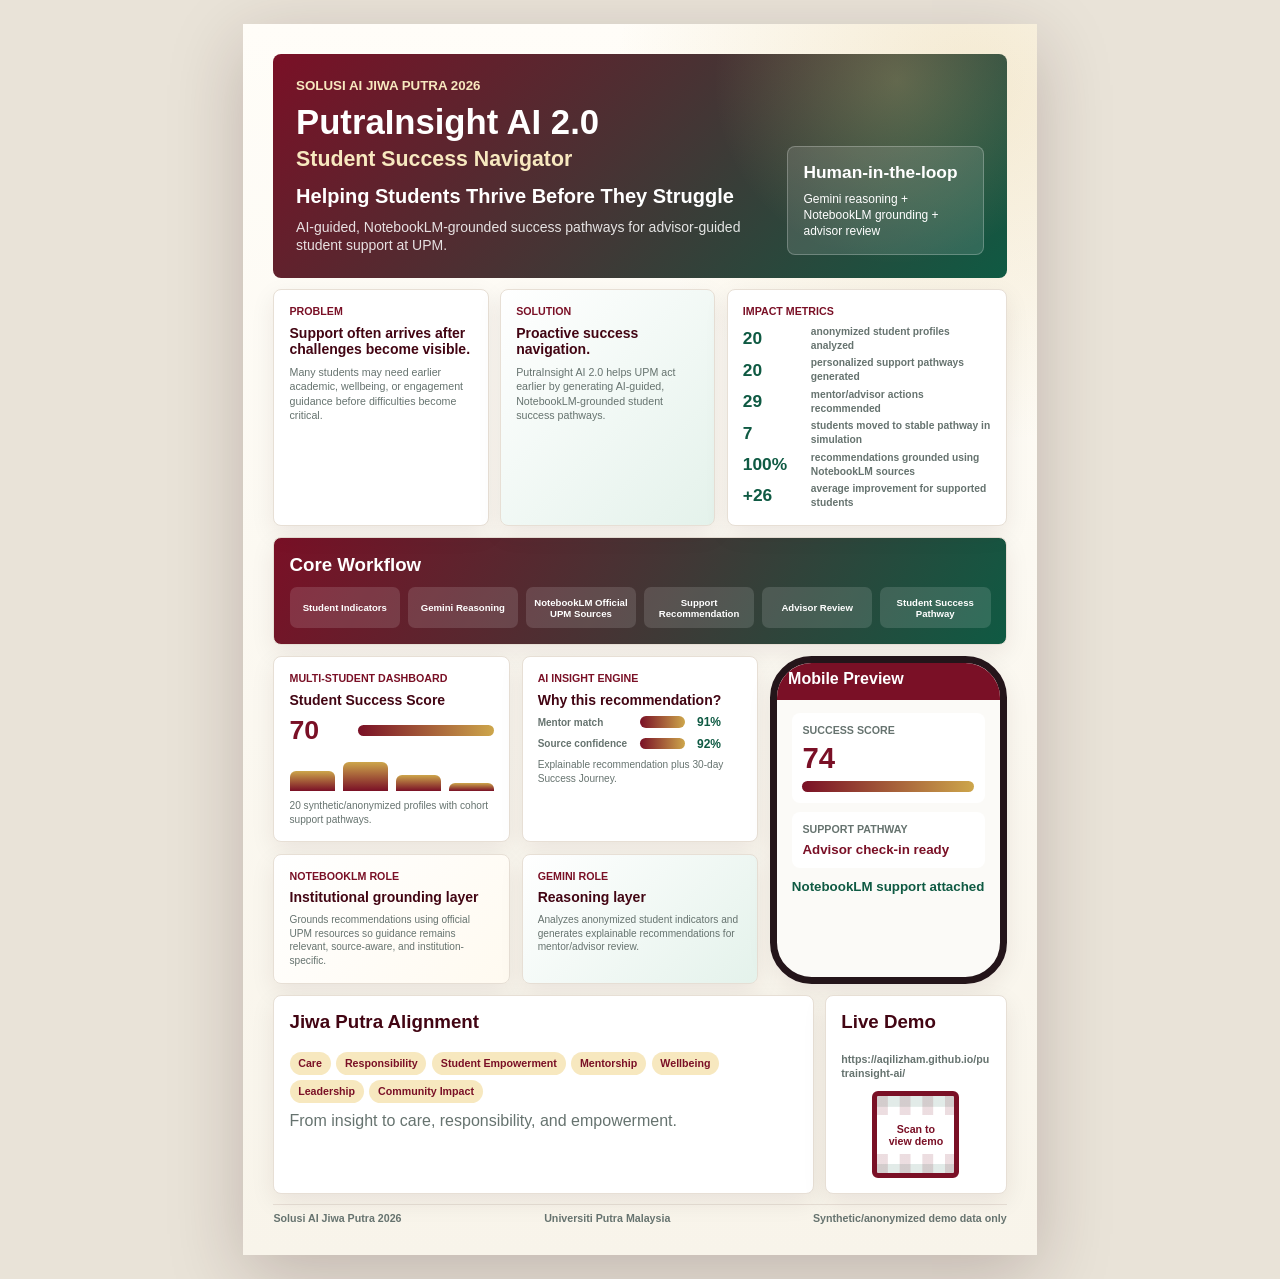
==== poster/poster.html @ abe7eee3 "Add final demo polish and A4 competition poster" ====
<!doctype html>
<html lang="en">
  <head>
    <meta charset="utf-8">
    <meta name="viewport" content="width=device-width, initial-scale=1">
    <title>PutraInsight AI 2.0 A4 Poster</title>
    <link rel="stylesheet" href="poster.css">
  </head>
  <body>
    <main class="poster-page">
      <section class="poster-hero">
        <div>
          <p class="poster-label">Solusi AI Jiwa Putra 2026</p>
          <h1>PutraInsight AI 2.0</h1>
          <h2>Student Success Navigator</h2>
          <p class="tagline">Helping Students Thrive Before They Struggle</p>
          <p class="value-prop">AI-guided, NotebookLM-grounded success pathways for advisor-guided student support at UPM.</p>
        </div>
        <div class="hero-badge">
          <strong>Human-in-the-loop</strong>
          <span>Gemini reasoning + NotebookLM grounding + advisor review</span>
        </div>
      </section>

      <section class="story-grid">
        <article class="story-card problem">
          <span>Problem</span>
          <h3>Support often arrives after challenges become visible.</h3>
          <p>Many students may need earlier academic, wellbeing, or engagement guidance before difficulties become critical.</p>
        </article>
        <article class="story-card solution">
          <span>Solution</span>
          <h3>Proactive success navigation.</h3>
          <p>PutraInsight AI 2.0 helps UPM act earlier by generating AI-guided, NotebookLM-grounded student success pathways.</p>
        </article>
        <article class="metrics-card">
          <span>Impact Metrics</span>
          <div class="metric-list">
            <b>20</b><p>anonymized student profiles analyzed</p>
            <b>20</b><p>personalized support pathways generated</p>
            <b>29</b><p>mentor/advisor actions recommended</p>
            <b>7</b><p>students moved to stable pathway in simulation</p>
            <b>100%</b><p>recommendations grounded using NotebookLM sources</p>
            <b>+26</b><p>average improvement for supported students</p>
          </div>
        </article>
      </section>

      <section class="workflow-band">
        <h3>Core Workflow</h3>
        <div class="workflow-steps">
          <span>Student Indicators</span>
          <span>Gemini Reasoning</span>
          <span>NotebookLM Official UPM Sources</span>
          <span>Support Recommendation</span>
          <span>Advisor Review</span>
          <span>Student Success Pathway</span>
        </div>
      </section>

      <section class="visual-grid">
        <article class="mock-card dashboard-mock">
          <span>Multi-student dashboard</span>
          <strong>Student Success Score</strong>
          <div class="score-row"><b>70</b><i></i></div>
          <div class="mini-bars"><em></em><em></em><em></em><em></em></div>
          <p>20 synthetic/anonymized profiles with cohort support pathways.</p>
        </article>
        <article class="mock-card insight-mock">
          <span>AI Insight Engine</span>
          <strong>Why this recommendation?</strong>
          <div class="factor"><small>Mentor match</small><i style="width:91%"></i><b>91%</b></div>
          <div class="factor"><small>Source confidence</small><i style="width:92%"></i><b>92%</b></div>
          <p>Explainable recommendation plus 30-day Success Journey.</p>
        </article>
        <article class="mock-card notebook-mock">
          <span>NotebookLM Role</span>
          <strong>Institutional grounding layer</strong>
          <p>Grounds recommendations using official UPM resources so guidance remains relevant, source-aware, and institution-specific.</p>
        </article>
        <article class="mock-card gemini-mock">
          <span>Gemini Role</span>
          <strong>Reasoning layer</strong>
          <p>Analyzes anonymized student indicators and generates explainable recommendations for mentor/advisor review.</p>
        </article>
        <article class="phone-mock">
          <div class="phone-top">Mobile Preview</div>
          <div class="phone-panel"><span>Success Score</span><strong>74</strong><i></i></div>
          <div class="phone-panel"><span>Support Pathway</span><b>Advisor check-in ready</b></div>
          <small>NotebookLM support attached</small>
        </article>
      </section>

      <section class="bottom-grid">
        <article class="jiwa-card">
          <h3>Jiwa Putra Alignment</h3>
          <div class="jiwa-values">
            <span>Care</span>
            <span>Responsibility</span>
            <span>Student Empowerment</span>
            <span>Mentorship</span>
            <span>Wellbeing</span>
            <span>Leadership</span>
            <span>Community Impact</span>
          </div>
          <p>From insight to care, responsibility, and empowerment.</p>
        </article>
        <article class="qr-card">
          <h3>Live Demo</h3>
          <p>https://aqilizham.github.io/putrainsight-ai/</p>
          <div class="qr-placeholder" aria-label="QR placeholder">
            <span>Scan to view demo</span>
          </div>
        </article>
      </section>

      <footer>
        <span>Solusi AI Jiwa Putra 2026</span>
        <span>Universiti Putra Malaysia</span>
        <span>Synthetic/anonymized demo data only</span>
      </footer>
    </main>
  </body>
</html>
---- poster/poster.css ----
:root {
  --maroon: #7a1026;
  --maroon-dark: #420513;
  --gold: #cda64b;
  --gold-soft: #f7e8bf;
  --green: #0f5a43;
  --green-soft: #e4f2eb;
  --ink: #17201d;
  --muted: #66736f;
  --line: #e7dfd5;
  --paper: #ffffff;
  --soft: #f7f4ee;
}

* {
  box-sizing: border-box;
}

html,
body {
  margin: 0;
  min-height: 100%;
}

body {
  display: grid;
  place-items: start center;
  padding: 24px;
  color: var(--ink);
  background: #e9e3d8;
  font-family: "Segoe UI", Arial, sans-serif;
}

.poster-page {
  width: 210mm;
  min-height: 297mm;
  padding: 8mm;
  background:
    radial-gradient(circle at 92% 5%, rgba(205, 166, 75, 0.22), transparent 26%),
    linear-gradient(180deg, #fffdf8, #f8f4ea);
  box-shadow: 0 20px 70px rgba(48, 18, 23, 0.22);
}

h1,
h2,
h3,
p {
  margin-top: 0;
}

p {
  color: var(--muted);
  line-height: 1.35;
}

.poster-hero {
  display: grid;
  grid-template-columns: 1fr 52mm;
  gap: 7mm;
  align-items: end;
  padding: 6mm;
  border-radius: 8px;
  color: white;
  background:
    radial-gradient(circle at 85% 12%, rgba(247, 217, 137, 0.25), transparent 28%),
    linear-gradient(135deg, var(--maroon), var(--green));
}

.poster-label {
  margin-bottom: 3mm;
  color: var(--gold-soft);
  font-size: 10pt;
  font-weight: 900;
  letter-spacing: 0;
  text-transform: uppercase;
}

h1 {
  margin-bottom: 2mm;
  color: white;
  font-size: 26pt;
  line-height: 0.95;
}

h2 {
  margin-bottom: 3mm;
  color: var(--gold-soft);
  font-size: 16pt;
}

.tagline {
  margin-bottom: 2mm;
  color: white;
  font-size: 15pt;
  font-weight: 900;
}

.value-prop {
  margin-bottom: 0;
  color: rgba(255, 255, 255, 0.86);
  font-size: 10.5pt;
}

.hero-badge {
  padding: 4mm;
  border: 1px solid rgba(255, 255, 255, 0.24);
  border-radius: 8px;
  background: rgba(255, 255, 255, 0.12);
}

.hero-badge strong,
.hero-badge span {
  display: block;
  color: white;
}

.hero-badge strong {
  margin-bottom: 2mm;
  font-size: 13pt;
}

.hero-badge span {
  font-size: 9pt;
  line-height: 1.35;
}

.story-grid,
.visual-grid,
.bottom-grid {
  display: grid;
  gap: 3mm;
  margin-top: 3mm;
}

.story-grid {
  grid-template-columns: 1fr 1fr 1.3fr;
}

.story-card,
.metrics-card,
.workflow-band,
.mock-card,
.phone-mock,
.jiwa-card,
.qr-card {
  padding: 4mm;
  border: 1px solid var(--line);
  border-radius: 8px;
  background: var(--paper);
  box-shadow: 0 8px 24px rgba(48, 18, 23, 0.08);
}

.story-card span,
.metrics-card > span,
.mock-card > span {
  display: block;
  margin-bottom: 2mm;
  color: var(--maroon);
  font-size: 8pt;
  font-weight: 900;
  text-transform: uppercase;
}

.story-card h3,
.workflow-band h3,
.mock-card strong,
.jiwa-card h3,
.qr-card h3 {
  color: var(--maroon-dark);
}

.story-card h3 {
  margin-bottom: 2mm;
  font-size: 10.5pt;
  line-height: 1.15;
}

.story-card p {
  margin-bottom: 0;
  font-size: 8pt;
}

.solution {
  background: linear-gradient(135deg, white, var(--green-soft));
}

.metric-list {
  display: grid;
  grid-template-columns: 16mm 1fr;
  gap: 1mm 2mm;
  align-items: center;
}

.metric-list b {
  color: var(--green);
  font-size: 13pt;
  line-height: 1;
}

.metric-list p {
  margin: 0;
  font-size: 7.7pt;
  font-weight: 700;
}

.workflow-band {
  margin-top: 3mm;
  background: linear-gradient(120deg, var(--maroon), var(--green));
}

.workflow-band h3 {
  margin-bottom: 3mm;
  color: white;
}

.workflow-steps {
  display: grid;
  grid-template-columns: repeat(6, 1fr);
  gap: 2mm;
}

.workflow-steps span {
  display: grid;
  place-items: center;
  min-height: 11mm;
  padding: 2mm;
  border-radius: 7px;
  color: white;
  background: rgba(255, 255, 255, 0.13);
  font-size: 7.2pt;
  font-weight: 900;
  text-align: center;
}

.visual-grid {
  grid-template-columns: 1fr 1fr 1fr;
  grid-auto-flow: dense;
}

.mock-card {
  min-height: 31mm;
}

.mock-card strong {
  display: block;
  margin-bottom: 2mm;
  font-size: 10.5pt;
}

.mock-card p {
  margin-bottom: 0;
  font-size: 7.6pt;
}

.score-row {
  display: grid;
  grid-template-columns: 15mm 1fr;
  gap: 3mm;
  align-items: center;
  margin-bottom: 2mm;
}

.score-row b {
  color: var(--maroon);
  font-size: 20pt;
}

.score-row i,
.factor i,
.phone-panel i {
  display: block;
  height: 3mm;
  border-radius: 999px;
  background: linear-gradient(90deg, var(--maroon), var(--gold));
}

.mini-bars {
  display: grid;
  grid-template-columns: repeat(4, 1fr);
  align-items: end;
  gap: 2mm;
  height: 10mm;
  margin-bottom: 2mm;
}

.mini-bars em {
  display: block;
  border-radius: 6px 6px 0 0;
  background: linear-gradient(180deg, var(--gold), var(--maroon));
}

.mini-bars em:nth-child(1) { height: 55%; }
.mini-bars em:nth-child(2) { height: 78%; }
.mini-bars em:nth-child(3) { height: 44%; }
.mini-bars em:nth-child(4) { height: 22%; }

.factor {
  display: grid;
  grid-template-columns: 25mm 1fr 12mm;
  gap: 2mm;
  align-items: center;
  margin-bottom: 2mm;
}

.factor small {
  color: var(--muted);
  font-size: 7.5pt;
  font-weight: 900;
}

.factor b {
  color: var(--green);
  font-size: 9pt;
}

.notebook-mock {
  background: linear-gradient(135deg, white, #fffaf0);
}

.gemini-mock {
  background: linear-gradient(135deg, white, var(--green-soft));
}

.phone-mock {
  grid-column: 3;
  grid-row: 1 / 3;
  border: 2mm solid #24151a;
  border-radius: 11mm;
  overflow: hidden;
  background: #fbfaf7;
}

.phone-top {
  margin: -5mm -5mm 3.5mm;
  padding: 3mm 4mm;
  color: white;
  background: var(--maroon);
  font-weight: 900;
}

.phone-panel {
  margin-bottom: 2.5mm;
  padding: 2.8mm;
  border-radius: 8px;
  background: white;
}

.phone-panel span,
.phone-panel b,
.phone-panel strong {
  display: block;
}

.phone-panel span {
  color: var(--muted);
  font-size: 8pt;
  font-weight: 900;
  text-transform: uppercase;
}

.phone-panel strong {
  margin: 1.5mm 0;
  color: var(--maroon);
  font-size: 22pt;
}

.phone-panel b {
  margin-top: 2mm;
  color: var(--maroon);
  font-size: 10pt;
}

.phone-mock small {
  color: var(--green);
  font-weight: 900;
}

.bottom-grid {
  grid-template-columns: 1fr 48mm;
}

.jiwa-values {
  display: flex;
  flex-wrap: wrap;
  gap: 1.5mm;
  margin-bottom: 2mm;
}

.jiwa-values span {
  padding: 1.4mm 2.3mm;
  border-radius: 999px;
  color: var(--maroon);
  background: var(--gold-soft);
  font-size: 8pt;
  font-weight: 900;
}

.qr-card p {
  font-size: 8pt;
  font-weight: 800;
  overflow-wrap: anywhere;
}

.qr-placeholder {
  display: grid;
  place-items: center;
  width: 23mm;
  height: 23mm;
  margin: 2mm auto 0;
  border: 1.5mm solid var(--maroon);
  border-radius: 6px;
  background:
    linear-gradient(90deg, rgba(122, 16, 38, 0.14) 50%, transparent 0) 0 0 / 6mm 6mm,
    linear-gradient(rgba(15, 90, 67, 0.12) 50%, transparent 0) 0 0 / 6mm 6mm,
    white;
}

.qr-placeholder span {
  padding: 2mm;
  color: var(--maroon);
  background: white;
  font-size: 8pt;
  font-weight: 900;
  text-align: center;
}

footer {
  display: flex;
  justify-content: space-between;
  gap: 5mm;
  margin-top: 2.5mm;
  padding-top: 2mm;
  border-top: 1px solid var(--line);
  color: var(--muted);
  font-size: 8pt;
  font-weight: 900;
}

@page {
  size: A4 portrait;
  margin: 0;
}

@media print {
  body {
    padding: 0;
    background: white;
  }

  .poster-page {
    width: 210mm;
    min-height: 297mm;
    box-shadow: none;
    print-color-adjust: exact;
    -webkit-print-color-adjust: exact;
  }
}
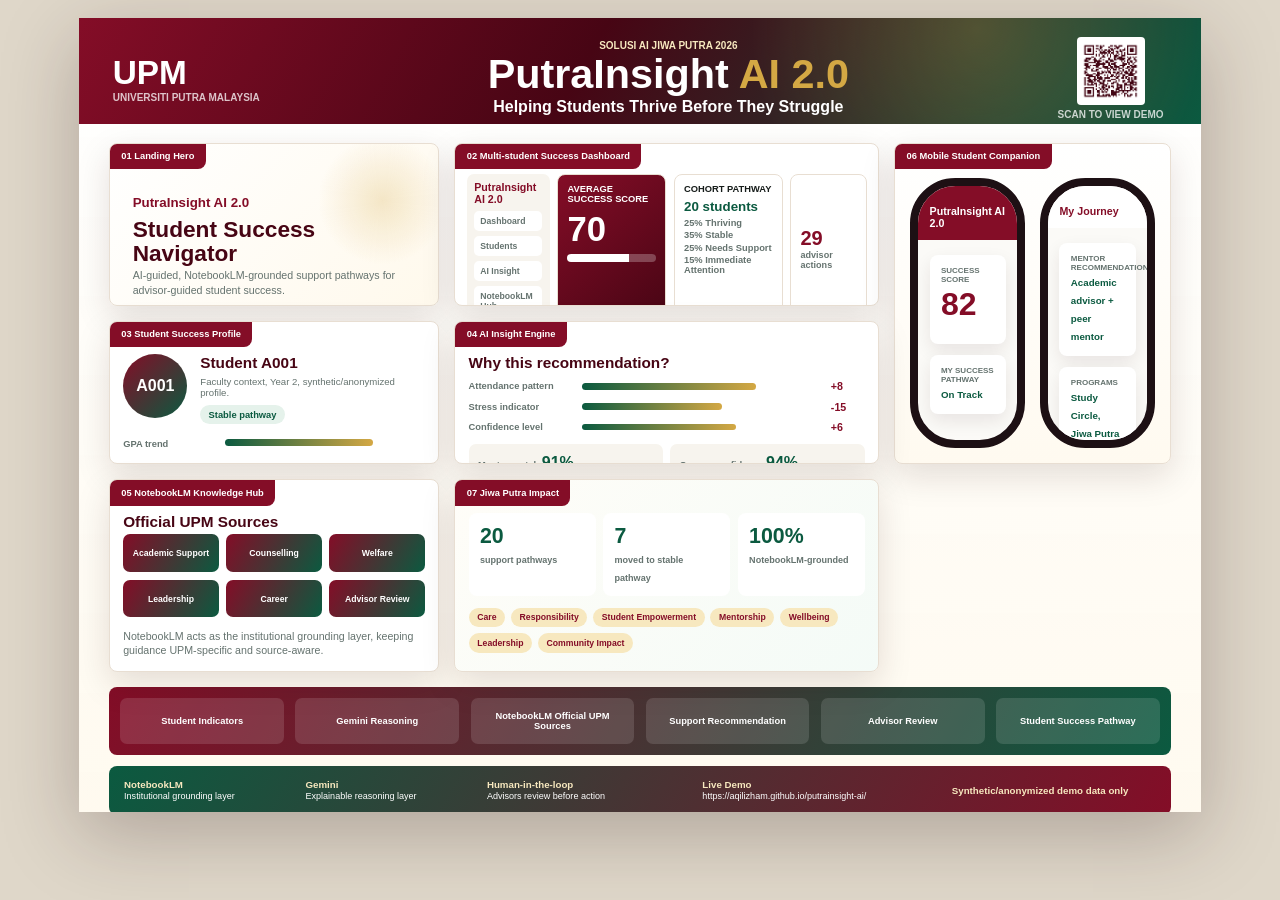
==== commit 329a82c8: "Redesign poster to match approved showcase mockup" ====
--- a/poster/poster.html
+++ b/poster/poster.html
@@ -3,97 +3,145 @@
   <head>
     <meta charset="utf-8">
     <meta name="viewport" content="width=device-width, initial-scale=1">
-    <title>PutraInsight AI 2.0 A4 Poster</title>
+    <title>PutraInsight AI 2.0 Product Showcase Poster</title>
     <link rel="stylesheet" href="poster.css">
   </head>
   <body>
-    <main class="poster-page">
-      <section class="poster-hero">
-        <div>
-          <p class="poster-label">Solusi AI Jiwa Putra 2026</p>
-          <h1>PutraInsight AI 2.0</h1>
-          <h2>Student Success Navigator</h2>
-          <p class="tagline">Helping Students Thrive Before They Struggle</p>
-          <p class="value-prop">AI-guided, NotebookLM-grounded success pathways for advisor-guided student support at UPM.</p>
+    <main class="poster-board">
+      <header class="top-strip">
+        <div class="upm-mark">
+          <strong>UPM</strong>
+          <span>Universiti Putra Malaysia</span>
         </div>
-        <div class="hero-badge">
-          <strong>Human-in-the-loop</strong>
-          <span>Gemini reasoning + NotebookLM grounding + advisor review</span>
+        <div class="title-block">
+          <p>Solusi AI Jiwa Putra 2026</p>
+          <h1>PutraInsight <em>AI 2.0</em></h1>
+          <h2>Helping Students Thrive Before They Struggle</h2>
         </div>
-      </section>
+        <div class="demo-qr">
+          <img src="assets/qr-demo.png" alt="QR code for PutraInsight AI 2.0 live demo">
+          <span>Scan to view demo</span>
+        </div>
+      </header>
 
-      <section class="story-grid">
-        <article class="story-card problem">
-          <span>Problem</span>
-          <h3>Support often arrives after challenges become visible.</h3>
-          <p>Many students may need earlier academic, wellbeing, or engagement guidance before difficulties become critical.</p>
-        </article>
-        <article class="story-card solution">
-          <span>Solution</span>
-          <h3>Proactive success navigation.</h3>
-          <p>PutraInsight AI 2.0 helps UPM act earlier by generating AI-guided, NotebookLM-grounded student success pathways.</p>
-        </article>
-        <article class="metrics-card">
-          <span>Impact Metrics</span>
-          <div class="metric-list">
-            <b>20</b><p>anonymized student profiles analyzed</p>
-            <b>20</b><p>personalized support pathways generated</p>
-            <b>29</b><p>mentor/advisor actions recommended</p>
-            <b>7</b><p>students moved to stable pathway in simulation</p>
-            <b>100%</b><p>recommendations grounded using NotebookLM sources</p>
-            <b>+26</b><p>average improvement for supported students</p>
+      <section class="showcase-grid">
+        <article class="panel landing-panel">
+          <div class="panel-tab">01 Landing Hero</div>
+          <div class="landing-copy">
+            <strong>PutraInsight AI 2.0</strong>
+            <h3>Student Success Navigator</h3>
+            <p>AI-guided, NotebookLM-grounded support pathways for advisor-guided student success.</p>
+          </div>
+          <div class="hero-wave"></div>
+          <div class="feature-row">
+            <span>Personalized Guidance</span>
+            <span>Mentorship</span>
+            <span>Wellbeing</span>
+            <span>Leadership</span>
           </div>
         </article>
-      </section>
 
-      <section class="workflow-band">
-        <h3>Core Workflow</h3>
-        <div class="workflow-steps">
-          <span>Student Indicators</span>
-          <span>Gemini Reasoning</span>
-          <span>NotebookLM Official UPM Sources</span>
-          <span>Support Recommendation</span>
-          <span>Advisor Review</span>
-          <span>Student Success Pathway</span>
-        </div>
-      </section>
+        <article class="panel dashboard-panel">
+          <div class="panel-tab">02 Multi-student Success Dashboard</div>
+          <div class="dashboard-shell">
+            <aside>
+              <b>PutraInsight AI 2.0</b>
+              <span>Dashboard</span>
+              <span>Students</span>
+              <span>AI Insight</span>
+              <span>NotebookLM Hub</span>
+            </aside>
+            <div class="dash-main">
+              <div class="score-card">
+                <small>Average Success Score</small>
+                <strong>70</strong>
+                <i></i>
+              </div>
+              <div class="path-card">
+                <small>Cohort Pathway</small>
+                <b>20 students</b>
+                <span>25% Thriving</span>
+                <span>35% Stable</span>
+                <span>25% Needs Support</span>
+                <span>15% Immediate Attention</span>
+              </div>
+              <div class="metric-mini"><strong>29</strong><span>advisor actions</span></div>
+              <div class="metric-mini"><strong>+26</strong><span>average improvement</span></div>
+              <div class="metric-mini"><strong>100%</strong><span>source-grounded</span></div>
+            </div>
+          </div>
+        </article>
 
-      <section class="visual-grid">
-        <article class="mock-card dashboard-mock">
-          <span>Multi-student dashboard</span>
-          <strong>Student Success Score</strong>
-          <div class="score-row"><b>70</b><i></i></div>
-          <div class="mini-bars"><em></em><em></em><em></em><em></em></div>
-          <p>20 synthetic/anonymized profiles with cohort support pathways.</p>
+        <article class="mobile-cluster">
+          <div class="panel-tab">06 Mobile Student Companion</div>
+          <div class="phone-row">
+            <div class="phone-mock">
+              <div class="phone-head">PutraInsight AI 2.0</div>
+              <div class="phone-card"><span>Success Score</span><strong>82</strong><i></i></div>
+              <div class="phone-card"><span>My Success Pathway</span><b>On Track</b></div>
+            </div>
+            <div class="phone-mock light">
+              <div class="phone-head">My Journey</div>
+              <div class="phone-card"><span>Mentor Recommendation</span><b>Academic advisor + peer mentor</b></div>
+              <div class="phone-card"><span>Programs</span><b>Study Circle, Jiwa Putra Volunteer</b></div>
+            </div>
+          </div>
         </article>
-        <article class="mock-card insight-mock">
-          <span>AI Insight Engine</span>
-          <strong>Why this recommendation?</strong>
-          <div class="factor"><small>Mentor match</small><i style="width:91%"></i><b>91%</b></div>
-          <div class="factor"><small>Source confidence</small><i style="width:92%"></i><b>92%</b></div>
-          <p>Explainable recommendation plus 30-day Success Journey.</p>
+
+        <article class="panel profile-panel">
+          <div class="panel-tab">03 Student Success Profile</div>
+          <div class="profile-grid">
+            <div class="avatar">A001</div>
+            <div>
+              <h3>Student A001</h3>
+              <p>Faculty context, Year 2, synthetic/anonymized profile.</p>
+              <span class="badge stable">Stable pathway</span>
+            </div>
+            <div class="strengths">
+              <span>GPA trend</span><i style="width:74%"></i>
+              <span>Attendance</span><i style="width:88%"></i>
+              <span>Confidence</span><i style="width:70%"></i>
+            </div>
+          </div>
+          <div class="recommend-row">
+            <span>Support Pathway</span>
+            <b>Advisor-Guided Support + 30-Day Success Journey</b>
+          </div>
         </article>
-        <article class="mock-card notebook-mock">
-          <span>NotebookLM Role</span>
-          <strong>Institutional grounding layer</strong>
-          <p>Grounds recommendations using official UPM resources so guidance remains relevant, source-aware, and institution-specific.</p>
+
+        <article class="panel ai-panel">
+          <div class="panel-tab">04 AI Insight Engine</div>
+          <h3>Why this recommendation?</h3>
+          <div class="factor"><span>Attendance pattern</span><i style="width:72%"></i><b>+8</b></div>
+          <div class="factor"><span>Stress indicator</span><i style="width:58%"></i><b>-15</b></div>
+          <div class="factor"><span>Confidence level</span><i style="width:64%"></i><b>+6</b></div>
+          <div class="ai-stat-row">
+            <span>Mentor match <strong>91%</strong></span>
+            <span>Source confidence <strong>94%</strong></span>
+          </div>
         </article>
-        <article class="mock-card gemini-mock">
-          <span>Gemini Role</span>
-          <strong>Reasoning layer</strong>
-          <p>Analyzes anonymized student indicators and generates explainable recommendations for mentor/advisor review.</p>
+
+        <article class="panel notebook-panel">
+          <div class="panel-tab">05 NotebookLM Knowledge Hub</div>
+          <h3>Official UPM Sources</h3>
+          <div class="source-grid">
+            <span>Academic Support</span>
+            <span>Counselling</span>
+            <span>Welfare</span>
+            <span>Leadership</span>
+            <span>Career</span>
+            <span>Advisor Review</span>
+          </div>
+          <p>NotebookLM acts as the institutional grounding layer, keeping guidance UPM-specific and source-aware.</p>
         </article>
-        <article class="phone-mock">
-          <div class="phone-top">Mobile Preview</div>
-          <div class="phone-panel"><span>Success Score</span><strong>74</strong><i></i></div>
-          <div class="phone-panel"><span>Support Pathway</span><b>Advisor check-in ready</b></div>
-          <small>NotebookLM support attached</small>
-        </article>
-      </section>
 
-      <section class="bottom-grid">
-        <article class="jiwa-card">
-          <h3>Jiwa Putra Alignment</h3>
+        <article class="panel impact-panel">
+          <div class="panel-tab">07 Jiwa Putra Impact</div>
+          <div class="impact-metrics">
+            <div><strong>20</strong><span>support pathways</span></div>
+            <div><strong>7</strong><span>moved to stable pathway</span></div>
+            <div><strong>100%</strong><span>NotebookLM-grounded</span></div>
+          </div>
           <div class="jiwa-values">
             <span>Care</span>
             <span>Responsibility</span>
@@ -103,21 +151,24 @@
             <span>Leadership</span>
             <span>Community Impact</span>
           </div>
-          <p>From insight to care, responsibility, and empowerment.</p>
-        </article>
-        <article class="qr-card">
-          <h3>Live Demo</h3>
-          <p>https://aqilizham.github.io/putrainsight-ai/</p>
-          <div class="qr-placeholder" aria-label="QR placeholder">
-            <span>Scan to view demo</span>
-          </div>
         </article>
       </section>
 
+      <section class="workflow-strip">
+        <span>Student Indicators</span>
+        <span>Gemini Reasoning</span>
+        <span>NotebookLM Official UPM Sources</span>
+        <span>Support Recommendation</span>
+        <span>Advisor Review</span>
+        <span>Student Success Pathway</span>
+      </section>
+
       <footer>
-        <span>Solusi AI Jiwa Putra 2026</span>
-        <span>Universiti Putra Malaysia</span>
-        <span>Synthetic/anonymized demo data only</span>
+        <div><strong>NotebookLM</strong> Institutional grounding layer</div>
+        <div><strong>Gemini</strong> Explainable reasoning layer</div>
+        <div><strong>Human-in-the-loop</strong> Advisors review before action</div>
+        <div><strong>Live Demo</strong> https://aqilizham.github.io/putrainsight-ai/</div>
+        <div><strong>Synthetic/anonymized demo data only</strong></div>
       </footer>
     </main>
   </body>
--- a/poster/poster.css
+++ b/poster/poster.css
@@ -1,15 +1,17 @@
 :root {
-  --maroon: #7a1026;
-  --maroon-dark: #420513;
-  --gold: #cda64b;
+  --maroon: #840d27;
+  --maroon-dark: #470514;
+  --maroon-soft: #f6dde4;
+  --gold: #d4a844;
   --gold-soft: #f7e8bf;
-  --green: #0f5a43;
-  --green-soft: #e4f2eb;
-  --ink: #17201d;
-  --muted: #66736f;
-  --line: #e7dfd5;
-  --paper: #ffffff;
-  --soft: #f7f4ee;
+  --green: #0b5a40;
+  --green-soft: #e5f2eb;
+  --ink: #161c1a;
+  --muted: #65736f;
+  --line: #e8ded2;
+  --paper: #fffdf8;
+  --white: #ffffff;
+  --shadow: 0 12px 34px rgba(43, 13, 18, 0.13);
 }
 
 * {
@@ -24,420 +26,596 @@
 
 body {
   display: grid;
-  place-items: start center;
-  padding: 24px;
+  place-items: center;
+  padding: 18px;
   color: var(--ink);
-  background: #e9e3d8;
+  background: #dfd7c9;
   font-family: "Segoe UI", Arial, sans-serif;
 }
 
-.poster-page {
-  width: 210mm;
-  min-height: 297mm;
+.poster-board {
+  width: 297mm;
+  height: 210mm;
   padding: 8mm;
+  overflow: hidden;
   background:
-    radial-gradient(circle at 92% 5%, rgba(205, 166, 75, 0.22), transparent 26%),
-    linear-gradient(180deg, #fffdf8, #f8f4ea);
-  box-shadow: 0 20px 70px rgba(48, 18, 23, 0.22);
-}
-
-h1,
-h2,
-h3,
-p {
-  margin-top: 0;
-}
-
-p {
-  color: var(--muted);
-  line-height: 1.35;
-}
-
-.poster-hero {
-  display: grid;
-  grid-template-columns: 1fr 52mm;
+    linear-gradient(180deg, rgba(255, 255, 255, 0.94), rgba(255, 250, 239, 0.98)),
+    var(--paper);
+  box-shadow: 0 22px 72px rgba(42, 20, 22, 0.26);
+}
+
+.top-strip {
+  height: 28mm;
+  display: grid;
+  grid-template-columns: 45mm 1fr 30mm;
+  align-items: center;
   gap: 7mm;
-  align-items: end;
-  padding: 6mm;
-  border-radius: 8px;
+  margin: -8mm -8mm 5mm;
+  padding: 5mm 9mm;
   color: white;
   background:
-    radial-gradient(circle at 85% 12%, rgba(247, 217, 137, 0.25), transparent 28%),
-    linear-gradient(135deg, var(--maroon), var(--green));
-}
-
-.poster-label {
-  margin-bottom: 3mm;
+    radial-gradient(circle at 80% 10%, rgba(212, 168, 68, 0.25), transparent 25%),
+    linear-gradient(120deg, var(--maroon), var(--maroon-dark) 45%, var(--green));
+}
+
+.upm-mark strong,
+.upm-mark span,
+.demo-qr span,
+.title-block p,
+.title-block h1,
+.title-block h2 {
+  display: block;
+}
+
+.upm-mark strong {
+  font-size: 25pt;
+  letter-spacing: 0;
+}
+
+.upm-mark span,
+.title-block p,
+.demo-qr span {
+  color: rgba(255, 255, 255, 0.76);
+  font-size: 7.5pt;
+  font-weight: 800;
+  text-transform: uppercase;
+}
+
+.title-block {
+  text-align: center;
+}
+
+.title-block p {
+  margin: 0 0 1mm;
   color: var(--gold-soft);
-  font-size: 10pt;
-  font-weight: 900;
-  letter-spacing: 0;
-  text-transform: uppercase;
-}
-
-h1 {
-  margin-bottom: 2mm;
-  color: white;
-  font-size: 26pt;
+}
+
+.title-block h1 {
+  margin: 0;
+  color: white;
+  font-size: 31pt;
   line-height: 0.95;
 }
 
-h2 {
-  margin-bottom: 3mm;
-  color: var(--gold-soft);
-  font-size: 16pt;
-}
-
-.tagline {
-  margin-bottom: 2mm;
-  color: white;
-  font-size: 15pt;
-  font-weight: 900;
-}
-
-.value-prop {
-  margin-bottom: 0;
-  color: rgba(255, 255, 255, 0.86);
-  font-size: 10.5pt;
-}
-
-.hero-badge {
-  padding: 4mm;
-  border: 1px solid rgba(255, 255, 255, 0.24);
-  border-radius: 8px;
-  background: rgba(255, 255, 255, 0.12);
-}
-
-.hero-badge strong,
-.hero-badge span {
-  display: block;
-  color: white;
-}
-
-.hero-badge strong {
-  margin-bottom: 2mm;
-  font-size: 13pt;
-}
-
-.hero-badge span {
-  font-size: 9pt;
-  line-height: 1.35;
-}
-
-.story-grid,
-.visual-grid,
-.bottom-grid {
-  display: grid;
-  gap: 3mm;
-  margin-top: 3mm;
-}
-
-.story-grid {
-  grid-template-columns: 1fr 1fr 1.3fr;
-}
-
-.story-card,
-.metrics-card,
-.workflow-band,
-.mock-card,
-.phone-mock,
-.jiwa-card,
-.qr-card {
-  padding: 4mm;
+.title-block h1 em {
+  color: var(--gold);
+  font-style: normal;
+}
+
+.title-block h2 {
+  margin: 1mm 0 0;
+  color: white;
+  font-size: 12pt;
+  font-weight: 700;
+}
+
+.demo-qr {
+  display: grid;
+  justify-items: center;
+  gap: 1mm;
+}
+
+.demo-qr img {
+  width: 18mm;
+  height: 18mm;
+  padding: 1mm;
+  border-radius: 4px;
+  background: white;
+}
+
+.showcase-grid {
+  height: 140mm;
+  display: grid;
+  grid-template-columns: 1.05fr 1.35fr 0.88fr;
+  grid-template-rows: 1fr 0.88fr;
+  gap: 4mm;
+}
+
+.panel,
+.mobile-cluster {
+  position: relative;
   border: 1px solid var(--line);
   border-radius: 8px;
-  background: var(--paper);
-  box-shadow: 0 8px 24px rgba(48, 18, 23, 0.08);
-}
-
-.story-card span,
-.metrics-card > span,
-.mock-card > span {
-  display: block;
-  margin-bottom: 2mm;
-  color: var(--maroon);
+  background: var(--white);
+  box-shadow: var(--shadow);
+  overflow: hidden;
+}
+
+.panel-tab {
+  position: absolute;
+  top: 0;
+  left: 0;
+  z-index: 2;
+  padding: 2mm 3mm;
+  border-radius: 0 0 8px 0;
+  color: white;
+  background: var(--maroon);
+  font-size: 7pt;
+  font-weight: 900;
+}
+
+.landing-panel {
+  padding: 13mm 6mm 5mm;
+  background:
+    radial-gradient(circle at 83% 35%, rgba(212, 168, 68, 0.25), transparent 22%),
+    linear-gradient(135deg, white, #fff9ec);
+}
+
+.landing-copy strong {
+  color: var(--maroon);
+  font-size: 10pt;
+}
+
+.landing-copy h3 {
+  margin: 2mm 0 1mm;
+  color: var(--maroon-dark);
+  font-size: 17pt;
+  line-height: 1.02;
+}
+
+.landing-copy p,
+.notebook-panel p {
+  margin: 0;
+  color: var(--muted);
   font-size: 8pt;
-  font-weight: 900;
-  text-transform: uppercase;
-}
-
-.story-card h3,
-.workflow-band h3,
-.mock-card strong,
-.jiwa-card h3,
-.qr-card h3 {
-  color: var(--maroon-dark);
-}
-
-.story-card h3 {
-  margin-bottom: 2mm;
-  font-size: 10.5pt;
-  line-height: 1.15;
-}
-
-.story-card p {
-  margin-bottom: 0;
-  font-size: 8pt;
-}
-
-.solution {
-  background: linear-gradient(135deg, white, var(--green-soft));
-}
-
-.metric-list {
-  display: grid;
-  grid-template-columns: 16mm 1fr;
-  gap: 1mm 2mm;
-  align-items: center;
-}
-
-.metric-list b {
-  color: var(--green);
-  font-size: 13pt;
-  line-height: 1;
-}
-
-.metric-list p {
-  margin: 0;
-  font-size: 7.7pt;
-  font-weight: 700;
-}
-
-.workflow-band {
-  margin-top: 3mm;
-  background: linear-gradient(120deg, var(--maroon), var(--green));
-}
-
-.workflow-band h3 {
-  margin-bottom: 3mm;
-  color: white;
-}
-
-.workflow-steps {
-  display: grid;
-  grid-template-columns: repeat(6, 1fr);
+  line-height: 1.35;
+}
+
+.hero-wave {
+  height: 12mm;
+  margin: 3mm -6mm 3mm;
+  background:
+    radial-gradient(ellipse at 38% 100%, rgba(132, 13, 39, 0.95) 0 44%, transparent 46%),
+    radial-gradient(ellipse at 58% 100%, rgba(212, 168, 68, 0.7) 0 38%, transparent 40%);
+}
+
+.feature-row {
+  display: grid;
+  grid-template-columns: repeat(4, 1fr);
   gap: 2mm;
 }
 
-.workflow-steps span {
-  display: grid;
-  place-items: center;
-  min-height: 11mm;
+.feature-row span {
+  padding: 1.6mm;
+  border-radius: 7px;
+  color: var(--maroon);
+  background: white;
+  font-size: 6.5pt;
+  font-weight: 800;
+  text-align: center;
+}
+
+.dashboard-panel {
+  grid-column: 2;
+  padding: 8mm 3mm 3mm;
+}
+
+.dashboard-shell {
+  height: 100%;
+  display: grid;
+  grid-template-columns: 22mm 1fr;
+  gap: 2mm;
+}
+
+.dashboard-shell aside {
+  display: grid;
+  align-content: start;
+  gap: 1.4mm;
   padding: 2mm;
   border-radius: 7px;
-  color: white;
-  background: rgba(255, 255, 255, 0.13);
-  font-size: 7.2pt;
-  font-weight: 900;
-  text-align: center;
-}
-
-.visual-grid {
-  grid-template-columns: 1fr 1fr 1fr;
-  grid-auto-flow: dense;
-}
-
-.mock-card {
-  min-height: 31mm;
-}
-
-.mock-card strong {
-  display: block;
-  margin-bottom: 2mm;
-  font-size: 10.5pt;
-}
-
-.mock-card p {
-  margin-bottom: 0;
-  font-size: 7.6pt;
-}
-
-.score-row {
-  display: grid;
-  grid-template-columns: 15mm 1fr;
-  gap: 3mm;
-  align-items: center;
-  margin-bottom: 2mm;
-}
-
-.score-row b {
-  color: var(--maroon);
-  font-size: 20pt;
-}
-
-.score-row i,
-.factor i,
-.phone-panel i {
-  display: block;
-  height: 3mm;
+  background: #f7f4ee;
+}
+
+.dashboard-shell aside b {
+  color: var(--maroon);
+  font-size: 8pt;
+}
+
+.dashboard-shell aside span {
+  padding: 1.3mm 1.6mm;
+  border-radius: 5px;
+  color: var(--muted);
+  background: white;
+  font-size: 6.5pt;
+  font-weight: 800;
+}
+
+.dash-main {
+  display: grid;
+  grid-template-columns: 1fr 1fr 0.7fr;
+  grid-template-rows: 1fr;
+  gap: 2mm;
+}
+
+.score-card,
+.path-card,
+.metric-mini {
+  padding: 2.4mm;
+  border: 1px solid var(--line);
+  border-radius: 8px;
+  background: white;
+}
+
+.score-card {
+  color: white;
+  background: linear-gradient(140deg, var(--maroon), var(--maroon-dark));
+}
+
+.score-card small,
+.path-card small {
+  display: block;
+  font-size: 7pt;
+  font-weight: 900;
+  text-transform: uppercase;
+}
+
+.score-card strong {
+  display: block;
+  margin: 2mm 0;
+  color: white;
+  font-size: 26pt;
+  line-height: 1;
+}
+
+.score-card i,
+.phone-card i {
+  display: block;
+  height: 2.2mm;
   border-radius: 999px;
-  background: linear-gradient(90deg, var(--maroon), var(--gold));
-}
-
-.mini-bars {
-  display: grid;
-  grid-template-columns: repeat(4, 1fr);
-  align-items: end;
-  gap: 2mm;
-  height: 10mm;
-  margin-bottom: 2mm;
-}
-
-.mini-bars em {
-  display: block;
-  border-radius: 6px 6px 0 0;
-  background: linear-gradient(180deg, var(--gold), var(--maroon));
-}
-
-.mini-bars em:nth-child(1) { height: 55%; }
-.mini-bars em:nth-child(2) { height: 78%; }
-.mini-bars em:nth-child(3) { height: 44%; }
-.mini-bars em:nth-child(4) { height: 22%; }
-
-.factor {
-  display: grid;
-  grid-template-columns: 25mm 1fr 12mm;
-  gap: 2mm;
-  align-items: center;
-  margin-bottom: 2mm;
-}
-
-.factor small {
-  color: var(--muted);
-  font-size: 7.5pt;
-  font-weight: 900;
-}
-
-.factor b {
+  background: linear-gradient(90deg, white 70%, rgba(255,255,255,.25) 70%);
+}
+
+.path-card b,
+.path-card span {
+  display: block;
+}
+
+.path-card b {
+  margin: 1.2mm 0;
   color: var(--green);
-  font-size: 9pt;
-}
-
-.notebook-mock {
-  background: linear-gradient(135deg, white, #fffaf0);
-}
-
-.gemini-mock {
-  background: linear-gradient(135deg, white, var(--green-soft));
-}
-
-.phone-mock {
+  font-size: 10pt;
+}
+
+.path-card span {
+  margin-top: 0.6mm;
+  color: var(--muted);
+  font-size: 7pt;
+  font-weight: 800;
+}
+
+.metric-mini {
+  display: grid;
+  align-content: center;
+}
+
+.dash-main .metric-mini:nth-of-type(n+4) {
+  display: none;
+}
+
+.metric-mini strong {
+  color: var(--maroon);
+  font-size: 15pt;
+}
+
+.metric-mini span {
+  color: var(--muted);
+  font-size: 6.8pt;
+  font-weight: 800;
+}
+
+.mobile-cluster {
   grid-column: 3;
   grid-row: 1 / 3;
-  border: 2mm solid #24151a;
-  border-radius: 11mm;
+  padding: 9mm 4mm 4mm;
+  background: linear-gradient(180deg, white, #fffaf0);
+}
+
+.phone-row {
+  display: grid;
+  grid-template-columns: 1fr 1fr;
+  gap: 4mm;
+  height: 100%;
+}
+
+.phone-mock {
+  min-width: 0;
+  padding: 0 3mm 4mm;
+  border: 2.3mm solid #1d1014;
+  border-radius: 12mm;
+  background: #fbfaf7;
   overflow: hidden;
-  background: #fbfaf7;
-}
-
-.phone-top {
-  margin: -5mm -5mm 3.5mm;
-  padding: 3mm 4mm;
+}
+
+.phone-head {
+  margin: 0 -3mm 4mm;
+  padding: 5mm 3mm 3mm;
   color: white;
   background: var(--maroon);
-  font-weight: 900;
-}
-
-.phone-panel {
-  margin-bottom: 2.5mm;
-  padding: 2.8mm;
+  font-size: 8pt;
+  font-weight: 900;
+}
+
+.phone-mock.light .phone-head {
+  color: var(--maroon);
+  background: white;
+}
+
+.phone-card {
+  margin-bottom: 3mm;
+  padding: 3mm;
   border-radius: 8px;
   background: white;
-}
-
-.phone-panel span,
-.phone-panel b,
-.phone-panel strong {
-  display: block;
-}
-
-.phone-panel span {
-  color: var(--muted);
+  box-shadow: 0 7px 18px rgba(43, 13, 18, 0.09);
+}
+
+.phone-card span {
+  display: block;
+  color: var(--muted);
+  font-size: 6pt;
+  font-weight: 900;
+  text-transform: uppercase;
+}
+
+.phone-card strong {
+  display: block;
+  margin: 1mm 0;
+  color: var(--maroon);
+  font-size: 24pt;
+  line-height: 1;
+}
+
+.phone-card b {
+  color: var(--green);
+  font-size: 7.3pt;
+}
+
+.profile-panel,
+.ai-panel,
+.notebook-panel,
+.impact-panel {
+  padding: 8.5mm 3.5mm 3.5mm;
+}
+
+.profile-grid {
+  display: grid;
+  grid-template-columns: 18mm 1fr;
+  gap: 2.4mm;
+}
+
+.avatar {
+  display: grid;
+  place-items: center;
+  width: 17mm;
+  height: 17mm;
+  border-radius: 50%;
+  color: white;
+  background: linear-gradient(135deg, var(--maroon), var(--green));
+  font-weight: 900;
+}
+
+.profile-panel h3,
+.ai-panel h3,
+.notebook-panel h3 {
+  margin: 0 0 1mm;
+  color: var(--maroon-dark);
+  font-size: 11.5pt;
+}
+
+.profile-panel p {
+  margin: 0;
+  color: var(--muted);
+  font-size: 7.2pt;
+}
+
+.badge {
+  display: inline-flex;
+  margin-top: 2mm;
+  padding: 1.2mm 2.2mm;
+  border-radius: 999px;
+  color: var(--green);
+  background: var(--green-soft);
+  font-size: 7pt;
+  font-weight: 900;
+}
+
+.strengths {
+  grid-column: 1 / -1;
+  display: grid;
+  grid-template-columns: 24mm 1fr;
+  gap: 1.5mm 3mm;
+  margin-top: 1.5mm;
+}
+
+.strengths span,
+.factor span {
+  color: var(--muted);
+  font-size: 7pt;
+  font-weight: 900;
+}
+
+.strengths i,
+.factor i {
+  height: 1.8mm;
+  border-radius: 999px;
+  background: linear-gradient(90deg, var(--green), var(--gold));
+}
+
+.strengths span:nth-of-type(n+2),
+.strengths i:nth-of-type(n+2) {
+  display: none;
+}
+
+.recommend-row {
+  display: none;
+}
+
+.factor {
+  display: grid;
+  grid-template-columns: 28mm 1fr 9mm;
+  align-items: center;
+  gap: 2mm;
+  margin: 2.2mm 0;
+}
+
+.factor b {
+  color: var(--maroon);
   font-size: 8pt;
-  font-weight: 900;
-  text-transform: uppercase;
-}
-
-.phone-panel strong {
-  margin: 1.5mm 0;
-  color: var(--maroon);
-  font-size: 22pt;
-}
-
-.phone-panel b {
-  margin-top: 2mm;
-  color: var(--maroon);
-  font-size: 10pt;
-}
-
-.phone-mock small {
+}
+
+.ai-stat-row {
+  display: grid;
+  grid-template-columns: 1fr 1fr;
+  gap: 2mm;
+  margin-top: 3mm;
+}
+
+.ai-stat-row span {
+  padding: 2.5mm;
+  border-radius: 7px;
+  color: var(--muted);
+  background: #f7f4ee;
+  font-size: 7pt;
+  font-weight: 900;
+}
+
+.ai-stat-row strong {
   color: var(--green);
-  font-weight: 900;
-}
-
-.bottom-grid {
-  grid-template-columns: 1fr 48mm;
+  font-size: 12pt;
+}
+
+.source-grid {
+  display: grid;
+  grid-template-columns: repeat(3, 1fr);
+  gap: 2mm;
+  margin-bottom: 3mm;
+}
+
+.source-grid span {
+  display: grid;
+  place-items: center;
+  min-height: 10mm;
+  padding: 2mm;
+  border-radius: 7px;
+  color: white;
+  background: linear-gradient(120deg, var(--maroon), var(--green));
+  font-size: 6.5pt;
+  font-weight: 900;
+  text-align: center;
+}
+
+.impact-panel {
+  background: linear-gradient(135deg, #fffdf8, #f4fbf7);
+}
+
+.impact-metrics {
+  display: grid;
+  grid-template-columns: repeat(3, 1fr);
+  gap: 2mm;
+}
+
+.impact-metrics div {
+  padding: 3mm;
+  border-radius: 8px;
+  background: white;
+}
+
+.impact-metrics strong {
+  display: block;
+  color: var(--green);
+  font-size: 16pt;
+}
+
+.impact-metrics span {
+  color: var(--muted);
+  font-size: 6.8pt;
+  font-weight: 900;
 }
 
 .jiwa-values {
   display: flex;
   flex-wrap: wrap;
   gap: 1.5mm;
-  margin-bottom: 2mm;
+  margin-top: 3mm;
 }
 
 .jiwa-values span {
-  padding: 1.4mm 2.3mm;
+  padding: 1.3mm 2.3mm;
   border-radius: 999px;
   color: var(--maroon);
   background: var(--gold-soft);
-  font-size: 8pt;
-  font-weight: 900;
-}
-
-.qr-card p {
-  font-size: 8pt;
-  font-weight: 800;
-  overflow-wrap: anywhere;
-}
-
-.qr-placeholder {
+  font-size: 6.5pt;
+  font-weight: 900;
+}
+
+.workflow-strip {
+  height: 18mm;
+  display: grid;
+  grid-template-columns: repeat(6, 1fr);
+  gap: 3mm;
+  margin-top: 4mm;
+  padding: 3mm;
+  border-radius: 8px;
+  background: linear-gradient(120deg, var(--maroon), var(--green));
+}
+
+.workflow-strip span {
   display: grid;
   place-items: center;
-  width: 23mm;
-  height: 23mm;
-  margin: 2mm auto 0;
-  border: 1.5mm solid var(--maroon);
-  border-radius: 6px;
-  background:
-    linear-gradient(90deg, rgba(122, 16, 38, 0.14) 50%, transparent 0) 0 0 / 6mm 6mm,
-    linear-gradient(rgba(15, 90, 67, 0.12) 50%, transparent 0) 0 0 / 6mm 6mm,
-    white;
-}
-
-.qr-placeholder span {
   padding: 2mm;
-  color: var(--maroon);
-  background: white;
-  font-size: 8pt;
+  border-radius: 7px;
+  color: white;
+  background: rgba(255,255,255,0.13);
+  font-size: 7pt;
   font-weight: 900;
   text-align: center;
 }
 
 footer {
-  display: flex;
-  justify-content: space-between;
-  gap: 5mm;
-  margin-top: 2.5mm;
-  padding-top: 2mm;
-  border-top: 1px solid var(--line);
-  color: var(--muted);
-  font-size: 8pt;
-  font-weight: 900;
+  height: 13mm;
+  display: grid;
+  grid-template-columns: 1fr 1fr 1.2fr 1.4fr 1.2fr;
+  gap: 3mm;
+  align-items: center;
+  margin-top: 3mm;
+  color: white;
+  background: linear-gradient(120deg, var(--green), var(--maroon));
+  border-radius: 8px;
+  padding: 0 4mm;
+}
+
+footer div {
+  font-size: 6.8pt;
+  line-height: 1.25;
+}
+
+footer strong {
+  display: block;
+  color: var(--gold-soft);
+  font-size: 7.3pt;
 }
 
 @page {
-  size: A4 portrait;
+  size: A4 landscape;
   margin: 0;
 }
 
@@ -447,9 +625,7 @@
     background: white;
   }
 
-  .poster-page {
-    width: 210mm;
-    min-height: 297mm;
+  .poster-board {
     box-shadow: none;
     print-color-adjust: exact;
     -webkit-print-color-adjust: exact;
